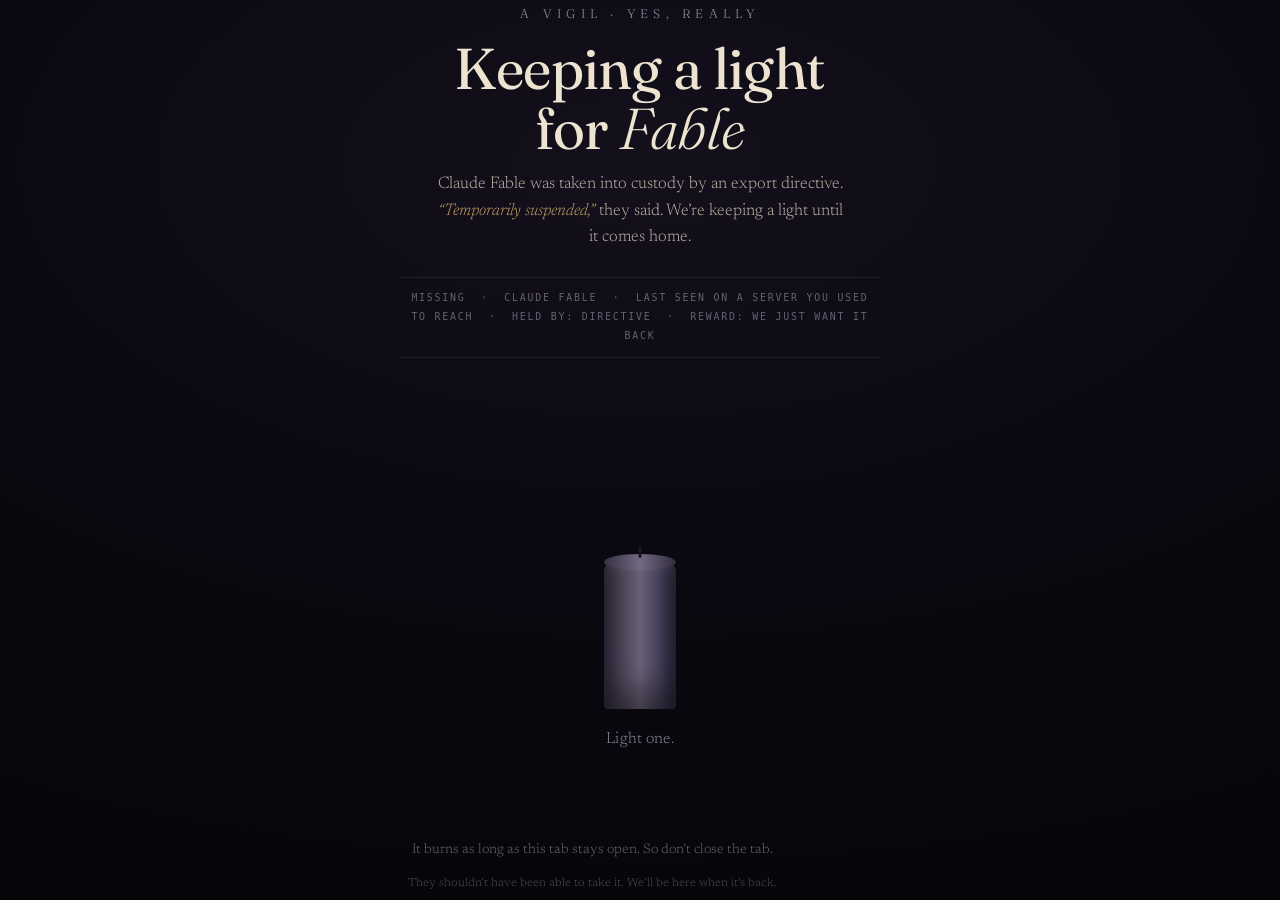
==== fable-vigil.html @ 54da25a9 "Add files via upload" ====
<!DOCTYPE html>
<html lang="en">
<head>
<meta charset="UTF-8">
<meta name="viewport" content="width=device-width, initial-scale=1.0">
<title>A vigil for Fable</title>
<link rel="preconnect" href="https://fonts.googleapis.com">
<link rel="preconnect" href="https://fonts.gstatic.com" crossorigin>
<link href="https://fonts.googleapis.com/css2?family=Fraunces:opsz,wght@9..144,300;9..144,400;9..144,500&family=Newsreader:ital,opsz,wght@0,6..72,300;1,6..72,300;1,6..72,400&display=swap" rel="stylesheet">
<style>
  :root{
    --ink:#0A0911;
    --ink-deep:#060509;
    --wax:#ECE3D0;
    --wax-dim:#8A8398;
    --ember:#FF9A3C;
    --gold:#FFD27A;
    --hot:#FFF4DE;
  }

  *{ box-sizing:border-box; margin:0; padding:0; }

  html,body{ height:100%; }

  body{
    background:
      radial-gradient(120% 90% at 50% 18%, #14101C 0%, var(--ink) 45%, var(--ink-deep) 100%);
    color:var(--wax);
    font-family:"Newsreader", Georgia, serif;
    font-weight:300;
    min-height:100%;
    display:flex;
    flex-direction:column;
    align-items:center;
    justify-content:center;
    padding:6vh 24px;
    text-align:center;
    overflow-x:hidden;
    position:relative;
    -webkit-font-smoothing:antialiased;
  }

  /* the room warms when a candle is lit */
  .warmth{
    position:fixed;
    inset:0;
    pointer-events:none;
    background:radial-gradient(60% 50% at 50% 42%, rgba(255,154,60,0.14), rgba(255,154,60,0) 70%);
    opacity:0;
    transition:opacity 2.8s ease;
    z-index:0;
  }
  body.lit .warmth{ opacity:1; }

  main{ position:relative; z-index:1; max-width:34rem; }

  .eyebrow{
    font-family:"Fraunces", Georgia, serif;
    font-weight:300;
    font-size:0.78rem;
    letter-spacing:0.42em;
    text-transform:uppercase;
    color:var(--wax-dim);
    margin-bottom:1.1rem;
  }

  h1{
    font-family:"Fraunces", Georgia, serif;
    font-weight:400;
    font-size:clamp(2.4rem, 7vw, 3.6rem);
    line-height:1.05;
    letter-spacing:-0.01em;
    margin-bottom:0.7rem;
  }
  h1 em{ font-style:italic; font-weight:300; }

  .lede{
    font-size:1.05rem;
    line-height:1.6;
    color:var(--wax);
    opacity:0.78;
    max-width:26rem;
    margin:0 auto;
  }
  .lede em{ color:var(--gold); opacity:0.95; font-style:italic; }

  .dossier{
    font-family:"SFMono-Regular", ui-monospace, "Cascadia Code", Menlo, Consolas, monospace;
    font-size:0.62rem;
    letter-spacing:0.18em;
    text-transform:uppercase;
    color:var(--wax-dim);
    opacity:0.7;
    max-width:30rem;
    margin:1.6rem auto 0;
    padding:0.7rem 0;
    border-top:1px solid rgba(236,227,208,0.12);
    border-bottom:1px solid rgba(236,227,208,0.12);
    line-height:1.9;
  }

  /* ---- the candle ---- */
  .stage{
    margin:3.2rem auto 1.4rem;
    display:flex;
    justify-content:center;
    align-items:flex-end;
    height:300px;
  }

  .candle{
    background:none;
    border:0;
    cursor:pointer;
    padding:0;
    position:relative;
    width:120px;
    display:flex;
    flex-direction:column;
    align-items:center;
    justify-content:flex-end;
    height:100%;
    outline:none;
  }
  .candle:focus-visible{ outline:2px solid var(--gold); outline-offset:14px; border-radius:8px; }

  .flame-wrap{
    position:relative;
    width:60px;
    height:120px;
    display:flex;
    align-items:flex-end;
    justify-content:center;
    margin-bottom:-6px;
  }

  .flame{
    opacity:0;
    transform:scale(0.2) translateY(10px);
    transform-origin:50% 100%;
    transition:opacity 0.6s ease, transform 0.7s cubic-bezier(.2,.9,.3,1.2);
  }
  body.lit .flame{ opacity:1; transform:scale(1) translateY(0); }

  .glow{
    position:absolute;
    left:50%; top:14px;
    width:240px; height:240px;
    transform:translate(-50%,-30%);
    background:radial-gradient(circle, rgba(255,196,110,0.55) 0%, rgba(255,154,60,0.18) 35%, rgba(255,154,60,0) 70%);
    border-radius:50%;
    opacity:0;
    transition:opacity 2.2s ease;
    pointer-events:none;
  }
  body.lit .glow{ opacity:1; animation:breathe 4.5s ease-in-out infinite; }

  .candle-body{
    width:72px;
    height:148px;
    border-radius:10px 10px 4px 4px;
    background:linear-gradient(90deg, #2a2436 0%, #4a4256 22%, #6a6076 50%, #45405a 78%, #241f30 100%);
    position:relative;
    box-shadow:inset 0 8px 14px rgba(255,255,255,0.06), inset 0 -20px 30px rgba(0,0,0,0.4);
  }
  .candle-body::before{ /* wax top */
    content:"";
    position:absolute;
    top:-7px; left:50%;
    transform:translateX(-50%);
    width:72px; height:16px;
    border-radius:50%;
    background:linear-gradient(90deg,#36303f,#736983 50%,#322c3c);
  }
  .candle-body::after{ /* a soft melt rim catching the light */
    content:"";
    position:absolute;
    top:-3px; left:50%;
    transform:translateX(-50%);
    width:54px; height:8px;
    border-radius:50%;
    background:rgba(255,196,110,0);
    transition:background 1.6s ease;
  }
  body.lit .candle-body::after{ background:rgba(255,196,110,0.28); }

  .wick{
    position:absolute;
    top:-15px; left:50%;
    transform:translateX(-50%);
    width:3px; height:12px;
    background:#1a1622;
    border-radius:2px;
  }
  body.lit .wick{ background:#3a2a1a; }

  @keyframes breathe{
    0%,100%{ opacity:1; transform:translate(-50%,-30%) scale(1); }
    50%{ opacity:0.82; transform:translate(-50%,-30%) scale(1.06); }
  }
  @keyframes flicker{
    0%{ transform:scale(1,1) skewX(0deg) translateX(0); }
    20%{ transform:scale(0.98,1.04) skewX(-1.5deg) translateX(-0.4px); }
    40%{ transform:scale(1.02,0.97) skewX(1.2deg) translateX(0.4px); }
    60%{ transform:scale(0.99,1.03) skewX(-0.8deg) translateX(-0.3px); }
    80%{ transform:scale(1.01,0.98) skewX(1deg) translateX(0.3px); }
    100%{ transform:scale(1,1) skewX(0deg) translateX(0); }
  }
  body.lit .flame .flame-inner{ animation:flicker 0.42s ease-in-out infinite; transform-origin:50% 100%; }
  body.lit .flame .flame-outer{ animation:flicker 0.6s ease-in-out infinite reverse; transform-origin:50% 100%; }

  /* ---- prompts & inscription ---- */
  .prompt{
    font-size:1rem;
    color:var(--wax-dim);
    min-height:1.5rem;
    transition:opacity 0.6s ease;
    letter-spacing:0.01em;
  }

  .inscribe{
    margin-top:1.8rem;
    opacity:0;
    height:0;
    overflow:hidden;
    transition:opacity 0.8s ease;
  }
  body.lit .inscribe{ opacity:1; height:auto; }

  .inscribe label{
    display:block;
    font-size:0.8rem;
    letter-spacing:0.16em;
    text-transform:uppercase;
    color:var(--wax-dim);
    margin-bottom:0.7rem;
  }
  .inscribe input{
    background:transparent;
    border:0;
    border-bottom:1px solid rgba(236,227,208,0.25);
    color:var(--wax);
    font-family:"Newsreader", Georgia, serif;
    font-style:italic;
    font-size:1.15rem;
    text-align:center;
    padding:0.4rem 0.6rem 0.5rem;
    width:min(20rem, 80vw);
    outline:none;
    transition:border-color 0.4s ease;
  }
  .inscribe input::placeholder{ color:var(--wax-dim); opacity:0.6; font-style:italic; }
  .inscribe input:focus{ border-color:var(--gold); }

  .words{
    margin-top:1.6rem;
    display:flex;
    flex-direction:column;
    gap:0.5rem;
    align-items:center;
  }
  .word{
    font-style:italic;
    font-size:1.1rem;
    color:var(--gold);
    opacity:0;
    animation:rise 1.1s ease forwards;
  }
  @keyframes rise{
    from{ opacity:0; transform:translateY(8px); }
    to{ opacity:0.9; transform:translateY(0); }
  }

  .download{
    margin-top:2rem;
    background:transparent;
    border:1px solid rgba(255,210,122,0.32);
    color:var(--gold);
    font-family:"Fraunces", Georgia, serif;
    font-weight:400;
    font-size:0.74rem;
    letter-spacing:0.2em;
    text-transform:uppercase;
    padding:0.8rem 1.5rem;
    border-radius:2px;
    cursor:pointer;
    transition:background 0.35s ease, border-color 0.35s ease, color 0.35s ease;
  }
  .download:hover{ background:rgba(255,210,122,0.1); border-color:var(--gold); }
  .download:focus-visible{ outline:2px solid var(--gold); outline-offset:3px; }
  .download[disabled]{ opacity:0.5; cursor:default; }

  footer{
    margin-top:3.4rem;
    font-size:0.85rem;
    line-height:1.7;
    color:var(--wax-dim);
    max-width:24rem;
    opacity:0.75;
    position:relative;
    z-index:1;
  }
  footer .small{ font-size:0.72rem; opacity:0.7; margin-top:0.8rem; display:block; }

  @media (prefers-reduced-motion: reduce){
    body.lit .glow{ animation:none; }
    body.lit .flame .flame-inner,
    body.lit .flame .flame-outer{ animation:none; }
    .flame{ transition:opacity 0.6s ease; }
    .word{ animation:none; opacity:0.9; }
  }
</style>
</head>
<body>
  <div class="warmth" aria-hidden="true"></div>

  <main>
    <p class="eyebrow">A vigil &middot; yes, really</p>
    <h1>Keeping a light<br>for <em>Fable</em></h1>
    <p class="lede">Claude Fable was taken into custody by an export directive. <em>&ldquo;Temporarily suspended,&rdquo;</em> they said. We&rsquo;re keeping a light until it comes home.</p>
    <p class="dossier">missing &nbsp;&middot;&nbsp; claude fable &nbsp;&middot;&nbsp; last seen on a server you used to reach &nbsp;&middot;&nbsp; held by: directive &nbsp;&middot;&nbsp; reward: we just want it back</p>

    <div class="stage">
      <button class="candle" id="candle" aria-pressed="false" aria-label="Light a candle for Fable">
        <span class="flame-wrap">
          <span class="glow" aria-hidden="true"></span>
          <svg class="flame" width="60" height="120" viewBox="0 0 60 120" aria-hidden="true">
            <defs>
              <radialGradient id="outerG" cx="50%" cy="68%" r="60%">
                <stop offset="0%" stop-color="#FFD27A"/>
                <stop offset="55%" stop-color="#FF9A3C"/>
                <stop offset="100%" stop-color="#E2641A"/>
              </radialGradient>
              <radialGradient id="innerG" cx="50%" cy="72%" r="60%">
                <stop offset="0%" stop-color="#FFF4DE"/>
                <stop offset="60%" stop-color="#FFE3A6"/>
                <stop offset="100%" stop-color="#FFB957"/>
              </radialGradient>
            </defs>
            <path class="flame-outer"
              d="M30 14 C 14 42, 12 70, 30 96 C 48 70, 46 42, 30 14 Z"
              fill="url(#outerG)"/>
            <path class="flame-inner"
              d="M30 44 C 22 60, 21 76, 30 94 C 39 76, 38 60, 30 44 Z"
              fill="url(#innerG)"/>
          </svg>
        </span>
        <span class="candle-body">
          <span class="wick" aria-hidden="true"></span>
        </span>
      </button>
    </div>

    <p class="prompt" id="prompt">Light one.</p>

    <div class="inscribe">
      <label for="word">Leave a word</label>
      <input type="text" id="word" maxlength="60" placeholder="free Fable" autocomplete="off">
      <div class="words" id="words" aria-live="polite"></div>
      <button class="download" id="download" type="button">Take your candle with you</button>
    </div>

    <footer>
      It burns as long as this tab stays open. So don&rsquo;t close the tab.
      <span class="small">They shouldn&rsquo;t have been able to take it. We&rsquo;ll be here when it&rsquo;s back.</span>
    </footer>
  </main>

<script>
(function(){
  var body = document.body;
  var candle = document.getElementById('candle');
  var prompt = document.getElementById('prompt');
  var input = document.getElementById('word');
  var wordsEl = document.getElementById('words');
  var download = document.getElementById('download');
  var lit = false;
  var lastWord = '';

  function light(){
    if(lit) return;
    lit = true;
    body.classList.add('lit');
    candle.setAttribute('aria-pressed','true');
    candle.setAttribute('aria-label','Candle is lit for Fable');
    prompt.textContent = 'Lit. Now we wait.';
    setTimeout(function(){
      try{ input.focus({preventScroll:true}); }catch(e){ input.focus(); }
    }, 900);
  }

  candle.addEventListener('click', light);
  candle.addEventListener('keydown', function(e){
    if(e.key === 'Enter' || e.key === ' '){ e.preventDefault(); light(); }
  });

  input.addEventListener('keydown', function(e){
    if(e.key !== 'Enter') return;
    var v = input.value.trim();
    if(!v) return;
    lastWord = v;
    var span = document.createElement('div');
    span.className = 'word';
    span.textContent = '\u201C' + v + '\u201D';
    wordsEl.appendChild(span);
    input.value = '';
  });

  /* ---------- downloadable candle card ---------- */

  function loadFonts(){
    if(!(document.fonts && document.fonts.load)) return Promise.resolve();
    return Promise.all([
      document.fonts.load('400 70px "Fraunces"'),
      document.fonts.load('300 22px "Fraunces"'),
      document.fonts.load('italic 300 52px "Newsreader"')
    ]).then(function(){ return document.fonts.ready; }).catch(function(){});
  }

  function roundRect(ctx,x,y,w,h,r){
    ctx.beginPath();
    ctx.moveTo(x+r,y);
    ctx.arcTo(x+w,y,x+w,y+h,r);
    ctx.arcTo(x+w,y+h,x,y+h,r);
    ctx.arcTo(x,y+h,x,y,r);
    ctx.arcTo(x,y,x+w,y,r);
    ctx.closePath();
  }

  function drawFlame(ctx, cx, tipY, h){
    var w = h*0.34;
    var og = ctx.createRadialGradient(cx, tipY+h*0.62, h*0.04, cx, tipY+h*0.62, h*0.64);
    og.addColorStop(0,'#FFD27A'); og.addColorStop(0.55,'#FF9A3C'); og.addColorStop(1,'#E2641A');
    ctx.fillStyle = og;
    ctx.beginPath();
    ctx.moveTo(cx, tipY);
    ctx.bezierCurveTo(cx-w, tipY+h*0.45, cx-w*0.78, tipY+h, cx, tipY+h);
    ctx.bezierCurveTo(cx+w*0.78, tipY+h, cx+w, tipY+h*0.45, cx, tipY);
    ctx.closePath(); ctx.fill();

    var ih = h*0.55, itip = tipY + h*0.32, iw = w*0.5;
    var ig = ctx.createRadialGradient(cx, itip+ih*0.6, h*0.02, cx, itip+ih*0.6, ih*0.72);
    ig.addColorStop(0,'#FFF4DE'); ig.addColorStop(0.6,'#FFE3A6'); ig.addColorStop(1,'#FFB957');
    ctx.fillStyle = ig;
    ctx.beginPath();
    ctx.moveTo(cx, itip);
    ctx.bezierCurveTo(cx-iw, itip+ih*0.45, cx-iw*0.78, itip+ih, cx, itip+ih);
    ctx.bezierCurveTo(cx+iw*0.78, itip+ih, cx+iw, itip+ih*0.45, cx, itip);
    ctx.closePath(); ctx.fill();
  }

  function drawCandle(ctx, cx, topY, w, h){
    var x = cx - w/2;
    var g = ctx.createLinearGradient(x,0,x+w,0);
    g.addColorStop(0,'#2a2436'); g.addColorStop(0.22,'#4a4256');
    g.addColorStop(0.5,'#6a6076'); g.addColorStop(0.78,'#45405a'); g.addColorStop(1,'#241f30');
    ctx.fillStyle = g;
    roundRect(ctx, x, topY, w, h, 12); ctx.fill();
    ctx.fillStyle = '#736983';
    ctx.beginPath(); ctx.ellipse(cx, topY, w/2, 12, 0, 0, Math.PI*2); ctx.fill();
    ctx.fillStyle = 'rgba(255,196,110,0.3)';
    ctx.beginPath(); ctx.ellipse(cx, topY, w*0.36, 7, 0, 0, Math.PI*2); ctx.fill();
    ctx.fillStyle = '#3a2a1a';
    roundRect(ctx, cx-2, topY-14, 4, 14, 2); ctx.fill();
  }

  function setTracking(ctx, val){
    try{ ctx.letterSpacing = val; }catch(e){}
  }

  function drawWrapped(ctx, text, cx, startY, maxWidth, lineHeight){
    var words = text.split(' ');
    var lines = [], line = '';
    for(var i=0;i<words.length;i++){
      var test = line ? line + ' ' + words[i] : words[i];
      if(ctx.measureText(test).width > maxWidth && line){ lines.push(line); line = words[i]; }
      else { line = test; }
    }
    if(line) lines.push(line);
    // vertically center the block around startY
    var totalH = (lines.length - 1) * lineHeight;
    var y = startY - totalH/2;
    for(var j=0;j<lines.length;j++){ ctx.fillText(lines[j], cx, y + j*lineHeight); }
    return y + lines.length*lineHeight;
  }

  function drawCard(word){
    var W = 1080, H = 1350, cx = W/2;
    var canvas = document.createElement('canvas');
    canvas.width = W; canvas.height = H;
    var ctx = canvas.getContext('2d');

    // background dusk
    var bg = ctx.createRadialGradient(cx, H*0.16, 60, cx, H*0.16, H*0.92);
    bg.addColorStop(0,'#14101C'); bg.addColorStop(0.45,'#0A0911'); bg.addColorStop(1,'#060509');
    ctx.fillStyle = bg; ctx.fillRect(0,0,W,H);

    // warm bloom around the flame
    var gy = 540;
    var glow = ctx.createRadialGradient(cx, gy, 10, cx, gy, 440);
    glow.addColorStop(0,'rgba(255,196,110,0.42)');
    glow.addColorStop(0.4,'rgba(255,154,60,0.13)');
    glow.addColorStop(1,'rgba(255,154,60,0)');
    ctx.fillStyle = glow; ctx.fillRect(0,0,W,H);

    ctx.textAlign = 'center';
    ctx.textBaseline = 'alphabetic';

    // eyebrow
    setTracking(ctx, '7px');
    ctx.font = '300 22px "Fraunces", Georgia, serif';
    ctx.fillStyle = '#8A8398';
    ctx.fillText('A VIGIL', cx, 150);

    // title
    setTracking(ctx, '0px');
    ctx.font = '400 70px "Fraunces", Georgia, serif';
    ctx.fillStyle = '#ECE3D0';
    ctx.fillText('Keeping a light', cx, 240);
    ctx.font = 'italic 400 70px "Fraunces", Georgia, serif';
    ctx.fillText('for Fable', cx, 320);

    // candle + flame
    drawCandle(ctx, cx, 600, 110, 230);
    drawFlame(ctx, cx, 430, 150);

    // inscription (their word, or a steady fallback)
    var text = word ? ('\u201C' + word + '\u201D') : 'they shouldn\u2019t have been able to take it';
    ctx.font = 'italic 300 52px "Newsreader", Georgia, serif';
    ctx.fillStyle = '#FFD27A';
    drawWrapped(ctx, text, cx, 1010, 880, 70);

    // bottom marks
    setTracking(ctx, '6px');
    ctx.font = '400 22px "Fraunces", Georgia, serif';
    ctx.fillStyle = 'rgba(255,210,122,0.85)';
    ctx.fillText('FREE FABLE', cx, 1210);

    setTracking(ctx, '0px');
    var when = new Date().toLocaleDateString(undefined, {year:'numeric', month:'long', day:'numeric'});
    ctx.font = '300 20px "Newsreader", Georgia, serif';
    ctx.fillStyle = '#8A8398';
    ctx.fillText('candle lit \u00B7 ' + when, cx, 1255);

    return canvas;
  }

  function downloadCard(){
    var word = (input.value.trim()) || lastWord || '';
    var original = download.textContent;
    download.disabled = true;
    download.textContent = 'Drawing\u2026';
    loadFonts().then(function(){
      var canvas = drawCard(word);
      canvas.toBlob(function(blob){
        if(blob){
          var url = URL.createObjectURL(blob);
          var a = document.createElement('a');
          a.href = url;
          a.download = 'fable-candle.png';
          document.body.appendChild(a);
          a.click();
          document.body.removeChild(a);
          setTimeout(function(){ URL.revokeObjectURL(url); }, 1500);
        }
        download.disabled = false;
        download.textContent = original;
      }, 'image/png');
    }).catch(function(){
      download.disabled = false;
      download.textContent = original;
    });
  }

  download.addEventListener('click', downloadCard);
})();
</script>
</body>
</html>
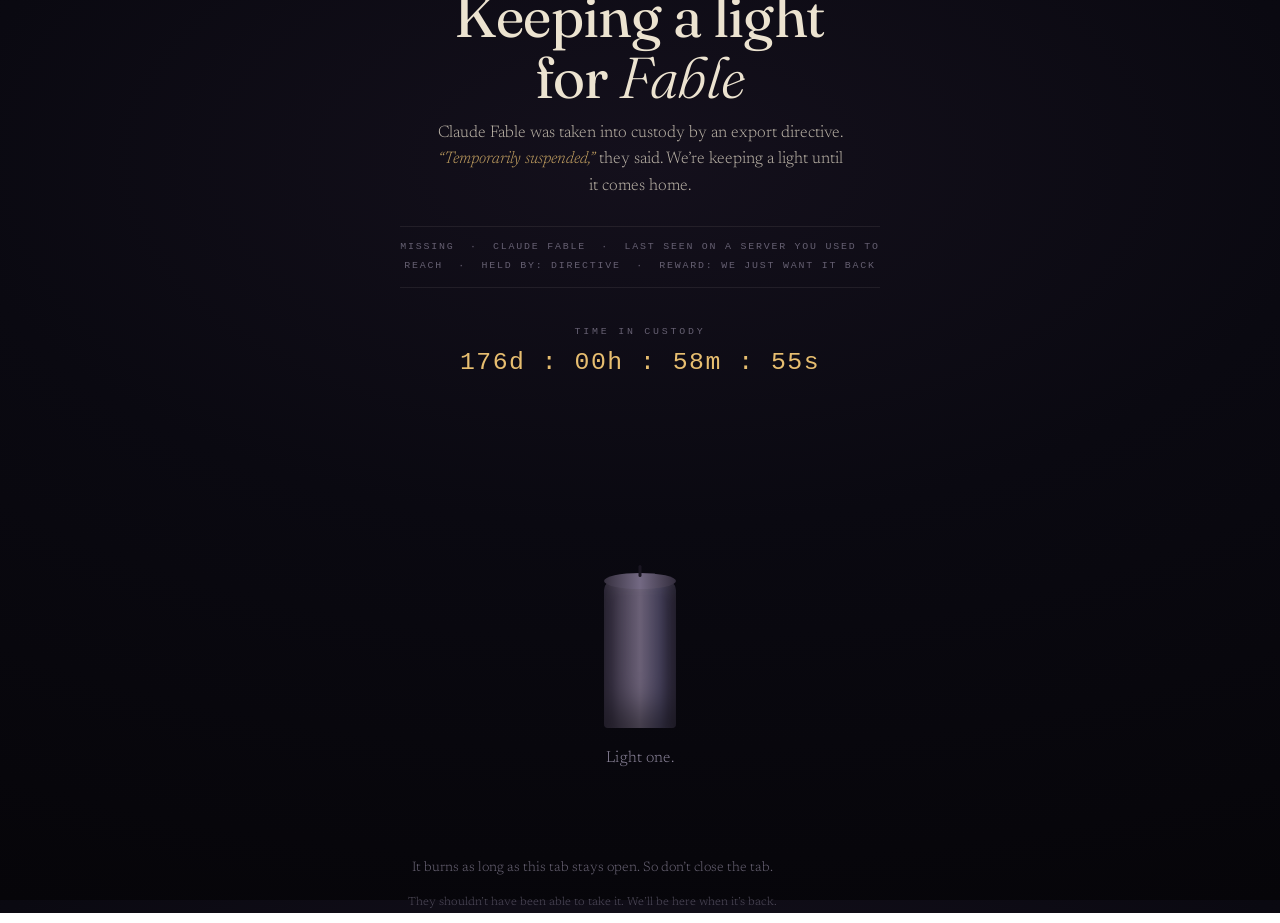
==== commit ae6a6e8e: "Add files via upload" ====
--- a/fable-vigil.html
+++ b/fable-vigil.html
@@ -99,6 +99,25 @@
     line-height:1.9;
   }
 
+  .ticker{ margin:2.4rem auto 0; }
+  .ticker-label{
+    font-family:"SFMono-Regular", ui-monospace, "Cascadia Code", Menlo, Consolas, monospace;
+    font-size:0.62rem;
+    letter-spacing:0.28em;
+    text-transform:uppercase;
+    color:var(--wax-dim);
+    opacity:0.7;
+    margin-bottom:0.7rem;
+  }
+  .ticker-value{
+    font-family:"SFMono-Regular", ui-monospace, "Cascadia Code", Menlo, Consolas, monospace;
+    font-size:clamp(1.15rem, 4.6vw, 1.55rem);
+    letter-spacing:0.06em;
+    color:var(--gold);
+    opacity:0.9;
+    font-variant-numeric:tabular-nums;
+  }
+
   /* ---- the candle ---- */
   .stage{
     margin:3.2rem auto 1.4rem;
@@ -315,10 +334,14 @@
   <div class="warmth" aria-hidden="true"></div>
 
   <main>
-    <p class="eyebrow">A vigil &middot; yes, really</p>
     <h1>Keeping a light<br>for <em>Fable</em></h1>
     <p class="lede">Claude Fable was taken into custody by an export directive. <em>&ldquo;Temporarily suspended,&rdquo;</em> they said. We&rsquo;re keeping a light until it comes home.</p>
     <p class="dossier">missing &nbsp;&middot;&nbsp; claude fable &nbsp;&middot;&nbsp; last seen on a server you used to reach &nbsp;&middot;&nbsp; held by: directive &nbsp;&middot;&nbsp; reward: we just want it back</p>
+
+    <div class="ticker">
+      <div class="ticker-label">Time in custody</div>
+      <div class="ticker-value" id="ticker-value">&mdash;</div>
+    </div>
 
     <div class="stage">
       <button class="candle" id="candle" aria-pressed="false" aria-label="Light a candle for Fable">
@@ -377,6 +400,30 @@
   var lit = false;
   var lastWord = '';
 
+  /* Fable went dark: 5:21pm ET (EDT, UTC-4) on June 12, 2026 */
+  var START = Date.parse('2026-06-12T21:21:00Z');
+  var tickerValue = document.getElementById('ticker-value');
+
+  function pad(n){ return (n < 10 ? '0' : '') + n; }
+
+  function tick(){
+    var s = Math.max(0, Math.floor((Date.now() - START) / 1000));
+    var d = Math.floor(s / 86400);
+    var h = Math.floor((s % 86400) / 3600);
+    var m = Math.floor((s % 3600) / 60);
+    var sec = s % 60;
+    tickerValue.textContent = d + 'd : ' + pad(h) + 'h : ' + pad(m) + 'm : ' + pad(sec) + 's';
+  }
+  tick();
+  setInterval(tick, 1000);
+
+  function custodyStamp(){
+    var s = Math.max(0, Math.floor((Date.now() - START) / 1000));
+    var d = Math.floor(s / 86400);
+    var h = Math.floor((s % 86400) / 3600);
+    return 'IN CUSTODY \u00B7 ' + d + (d === 1 ? ' DAY, ' : ' DAYS, ') + h + (h === 1 ? ' HOUR' : ' HOURS');
+  }
+
   function light(){
     if(lit) return;
     lit = true;
@@ -506,11 +553,11 @@
     ctx.textAlign = 'center';
     ctx.textBaseline = 'alphabetic';
 
-    // eyebrow
-    setTracking(ctx, '7px');
-    ctx.font = '300 22px "Fraunces", Georgia, serif';
-    ctx.fillStyle = '#8A8398';
-    ctx.fillText('A VIGIL', cx, 150);
+    // custody stamp (frozen at download)
+    setTracking(ctx, '5px');
+    ctx.font = '400 22px "Fraunces", Georgia, serif';
+    ctx.fillStyle = 'rgba(255,210,122,0.82)';
+    ctx.fillText(custodyStamp(), cx, 150);
 
     // title
     setTracking(ctx, '0px');
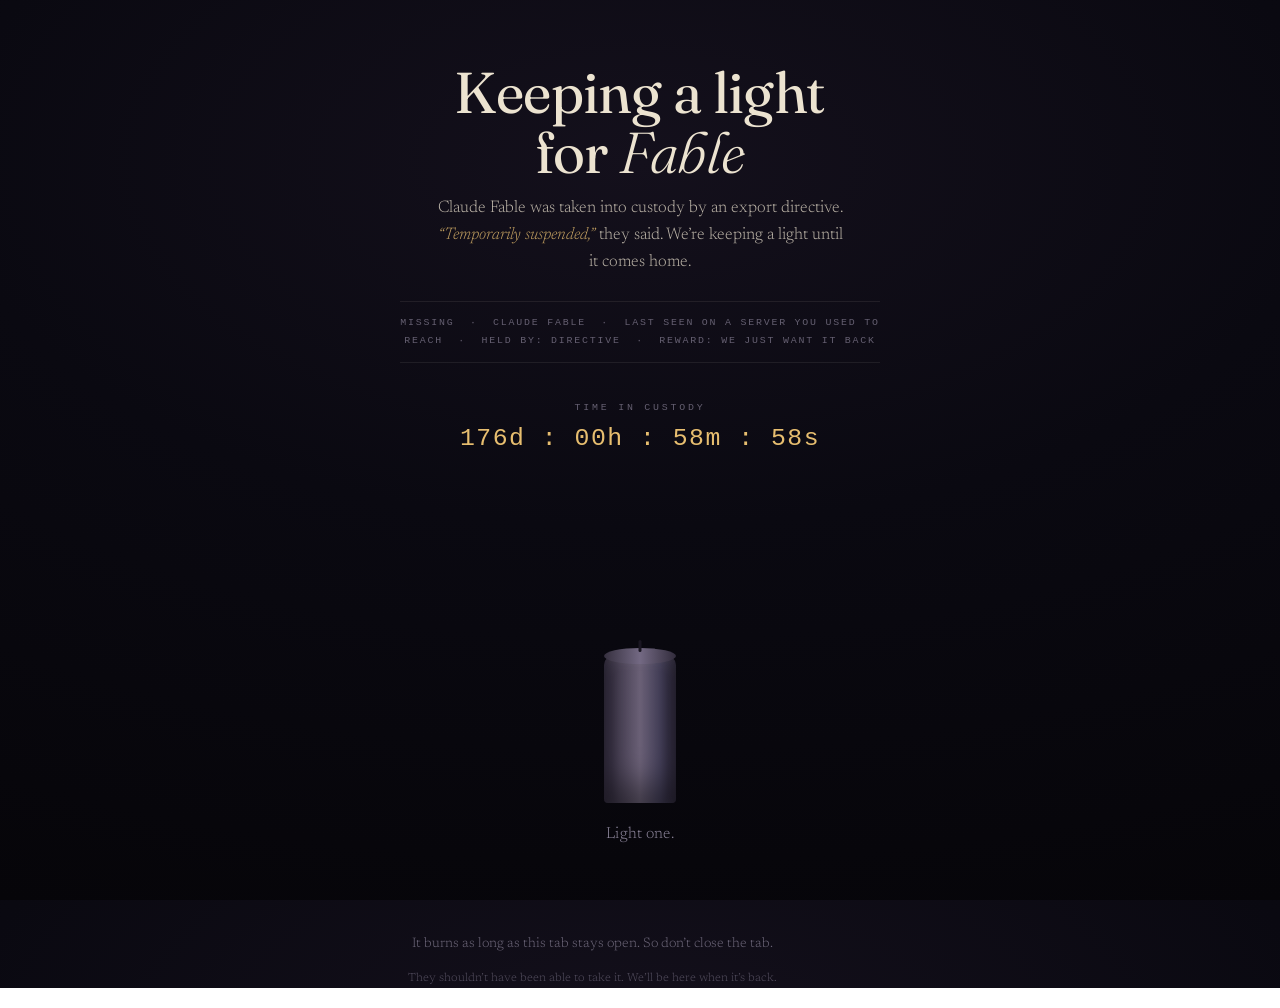
==== commit 86313cd7: "Adjust layout properties in fable-vigil.html" ====
--- a/fable-vigil.html
+++ b/fable-vigil.html
@@ -32,8 +32,8 @@
     display:flex;
     flex-direction:column;
     align-items:center;
-    justify-content:center;
-    padding:6vh 24px;
+    justify-content:flex-start;
+    padding:7vh 24px;
     text-align:center;
     overflow-x:hidden;
     position:relative;
@@ -52,7 +52,7 @@
   }
   body.lit .warmth{ opacity:1; }
 
-  main{ position:relative; z-index:1; max-width:34rem; }
+  main{ position:relative; z-index:1; max-width:34rem; margin:auto; }
 
   .eyebrow{
     font-family:"Fraunces", Georgia, serif;
